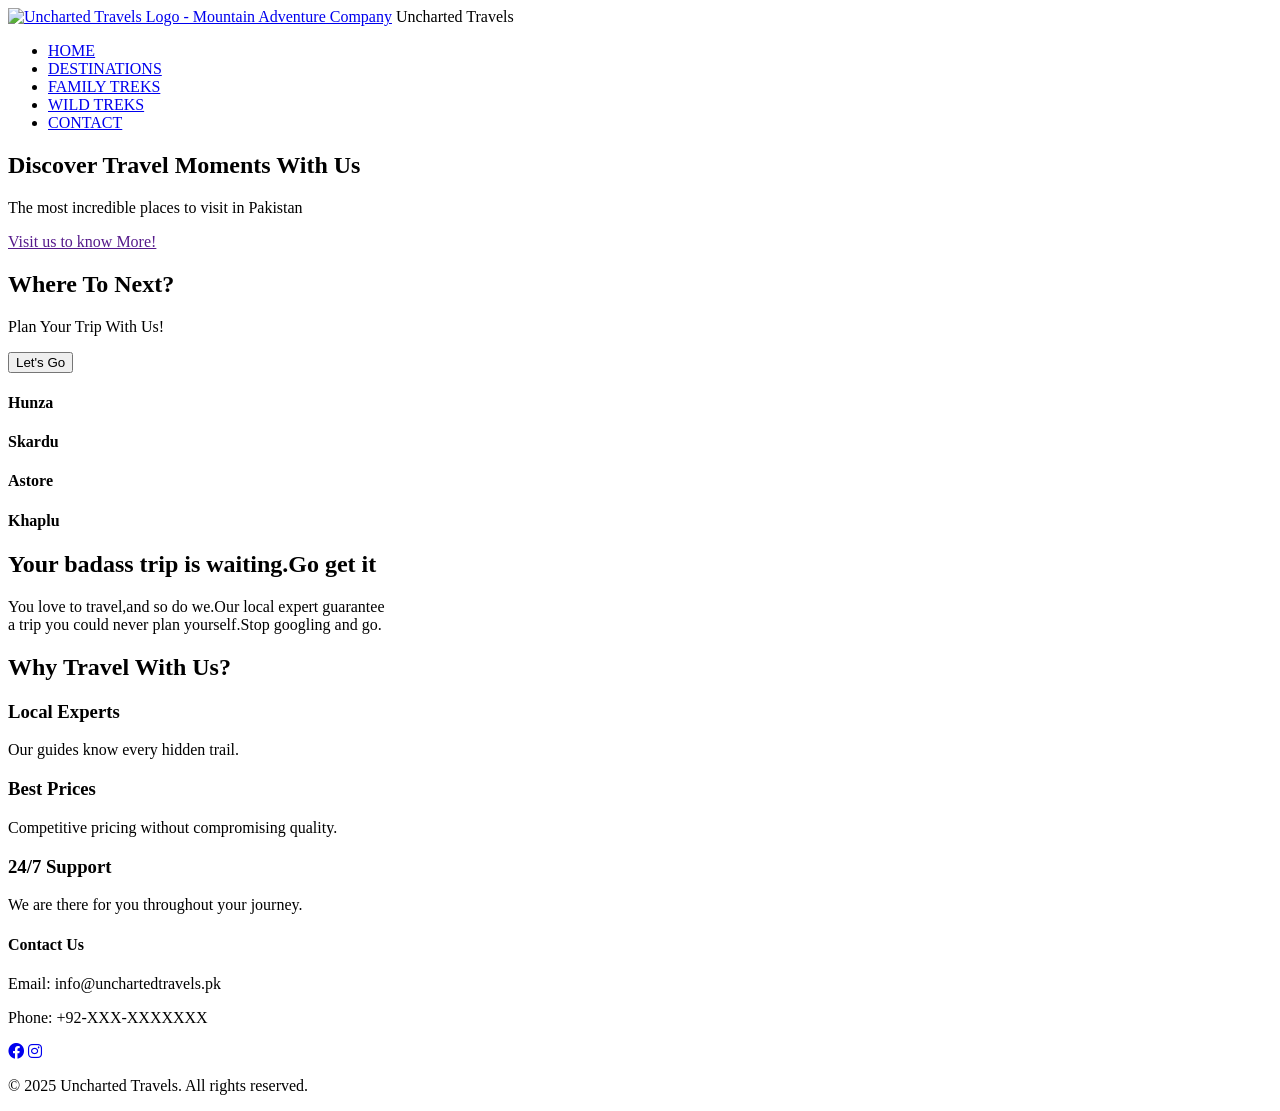
==== index.html @ 553282b7 "Add files via upload" ====
<!DOCTYPE html>
<html lang="en">

<head>
	<meta name="viewport" content="width=device-width, initial-scale=1.0">
	<title>Uncharted Travels</title>
	<link rel="stylesheet" type="text/css" href="StyleSheet\index style.css">
	<link rel="stylesheet" href="https://cdnjs.cloudflare.com/ajax/libs/font-awesome/6.0.0/css/all.min.css">
	<link rel="icon" type="image/png" href="htmlpictures/favicon-32x32.png">
</head>

<body>
	<section class="header">

		<nav>
			<a href="index.html"><img src="htmlpictures/Logo1.png"
					alt="Uncharted Travels Logo - Mountain Adventure Company"></a>
					<span class="logo-text">Uncharted Travels</span>
			<div class="nav-links">

				<ul>
					<li><a href="index.html">HOME</a></li>
					<li><a href="destination.html">DESTINATIONS</a></li>
					<li><a href="family.html">FAMILY TREKS</a></li>
					<li><a href="wildtrek.html">WILD TREKS</a></li>
					<li><a href="contact.html">CONTACT</a></li>
				</ul>
			</div>

		</nav>
		<div class="text-box">
			<h1>Discover Travel Moments With Us</h1>
			<p>The most incredible places to visit in Pakistan</p>
			<a href="" class="head-btn">Visit us to know More!</a>
		</div>

	</section>
	<!--  adding pictures below the header -->

	<section class="container">
		<div class="row">
			<div class="col">
				<h1>Where To Next?</h1>
				<p>Plan Your Trip With Us!</p>
				<button type="button">Let's Go</button>
			</div>
			<div class="col">
				<div class="card card1">
					<h4>Hunza</h4>

				</div>
				<div class="card card2">
					<h4>
						Skardu</h4>

				</div>
				<div class="card card3">
					<h4>
						Astore</h4>

				</div>
				<div class="card card4">
					<h4>
						Khaplu</h4>

				</div>
			</div>
		</div>


	</section>
	<section class="bottom">

		<h2>Your badass trip is waiting.Go get it</h2>
		<p>You love to travel,and so do we.Our local expert guarantee <br>a trip you could never plan yourself.Stop
			googling and go.</p>
	</section>
	<section class="features">
		<h2>Why Travel With Us?</h2>
		<div class="feature-list">
			<div class="feature-item">
				<h3>Local Experts</h3>
				<p>Our guides know every hidden trail.</p>
			</div>
			<div class="feature-item">
				<h3>Best Prices</h3>
				<p>Competitive pricing without compromising quality.</p>
			</div>
			<div class="feature-item">
				<h3>24/7 Support</h3>
				<p>We are there for you throughout your journey.</p>
			</div>
		</div>
	</section>
	<footer>
		<div class="footer-content">
			<div class="contact-info">
				<h4>Contact Us</h4>
				<p>Email: info@unchartedtravels.pk</p>
				<p>Phone: +92-XXX-XXXXXXX</p>
			</div>
			<div class="social-links">
				<a href="#" aria-label="Facebook"><i class="fab fa-facebook"></i></a>
				<a href="#" aria-label="Instagram"><i class="fab fa-instagram"></i></a>
			</div>
		</div>
		<p class="copyright">&copy; 2025 Uncharted Travels. All rights reserved.</p>
	</footer>
</body>

</html>
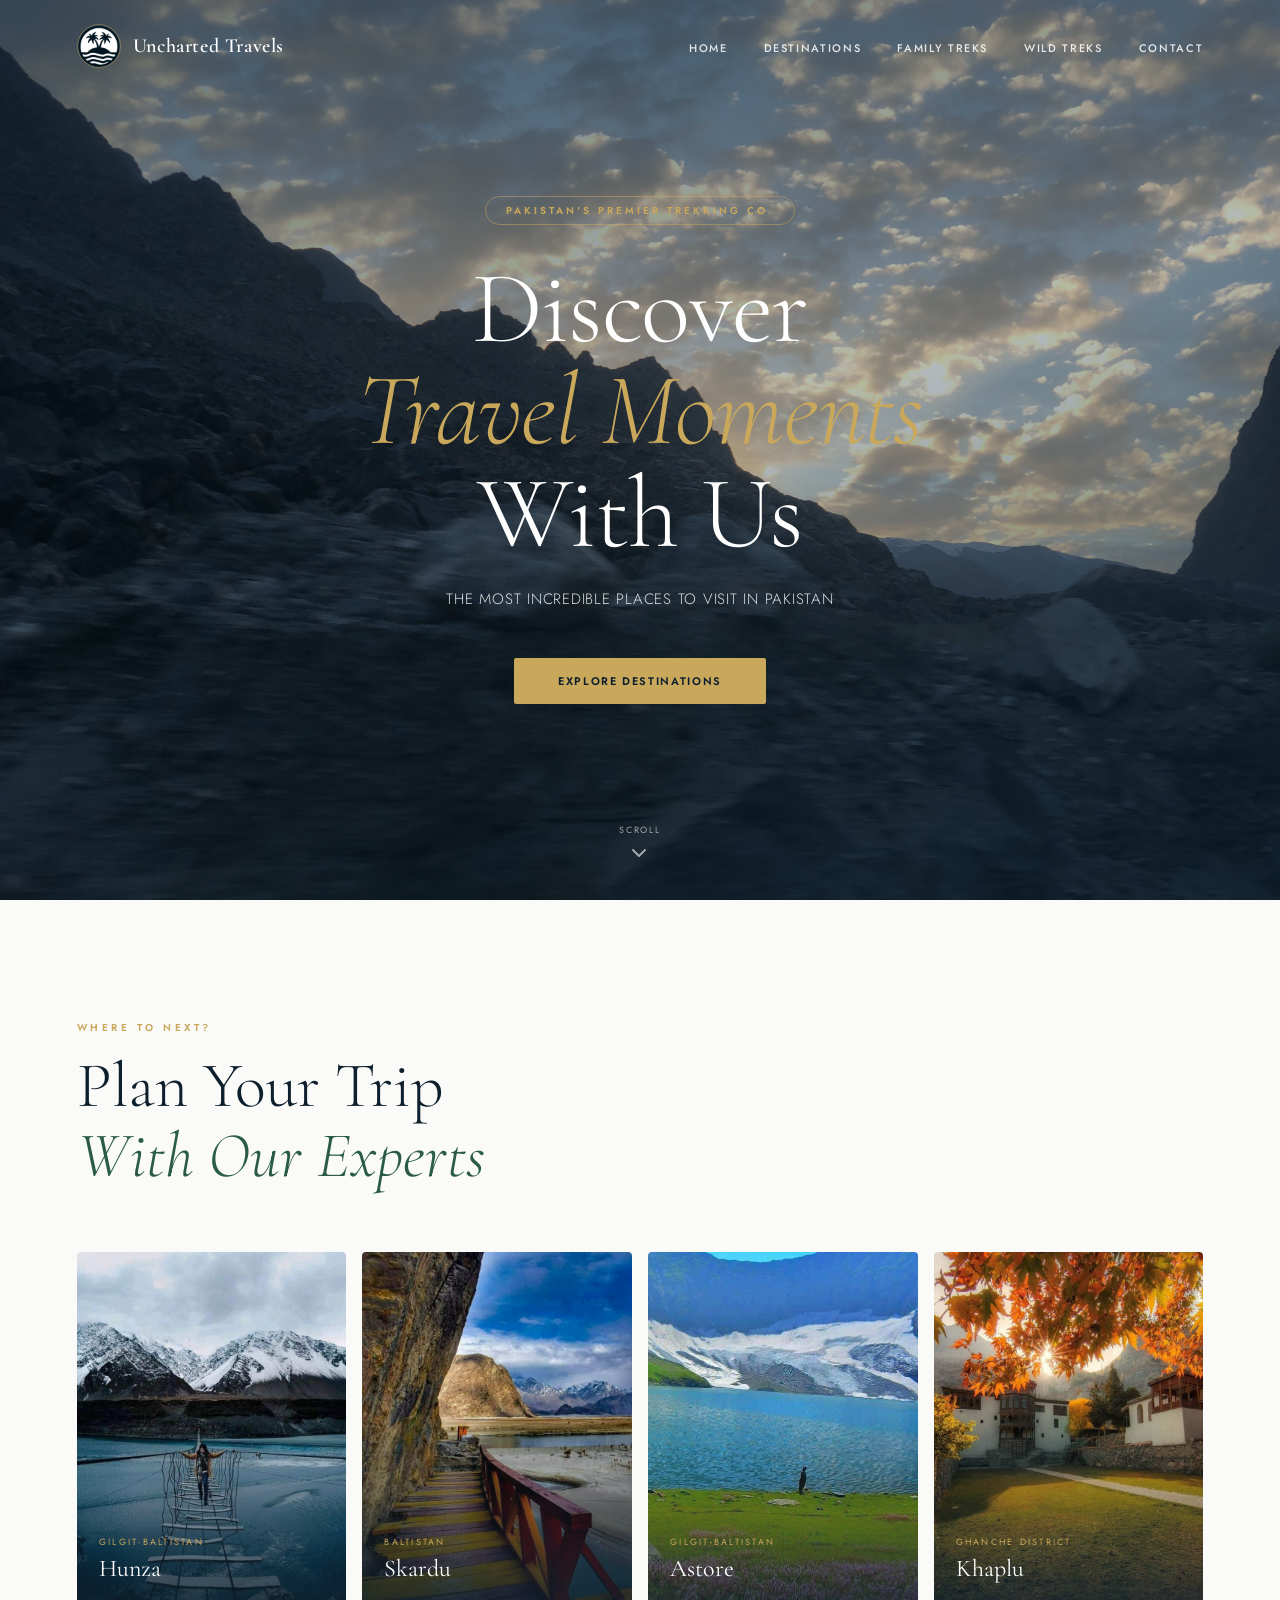
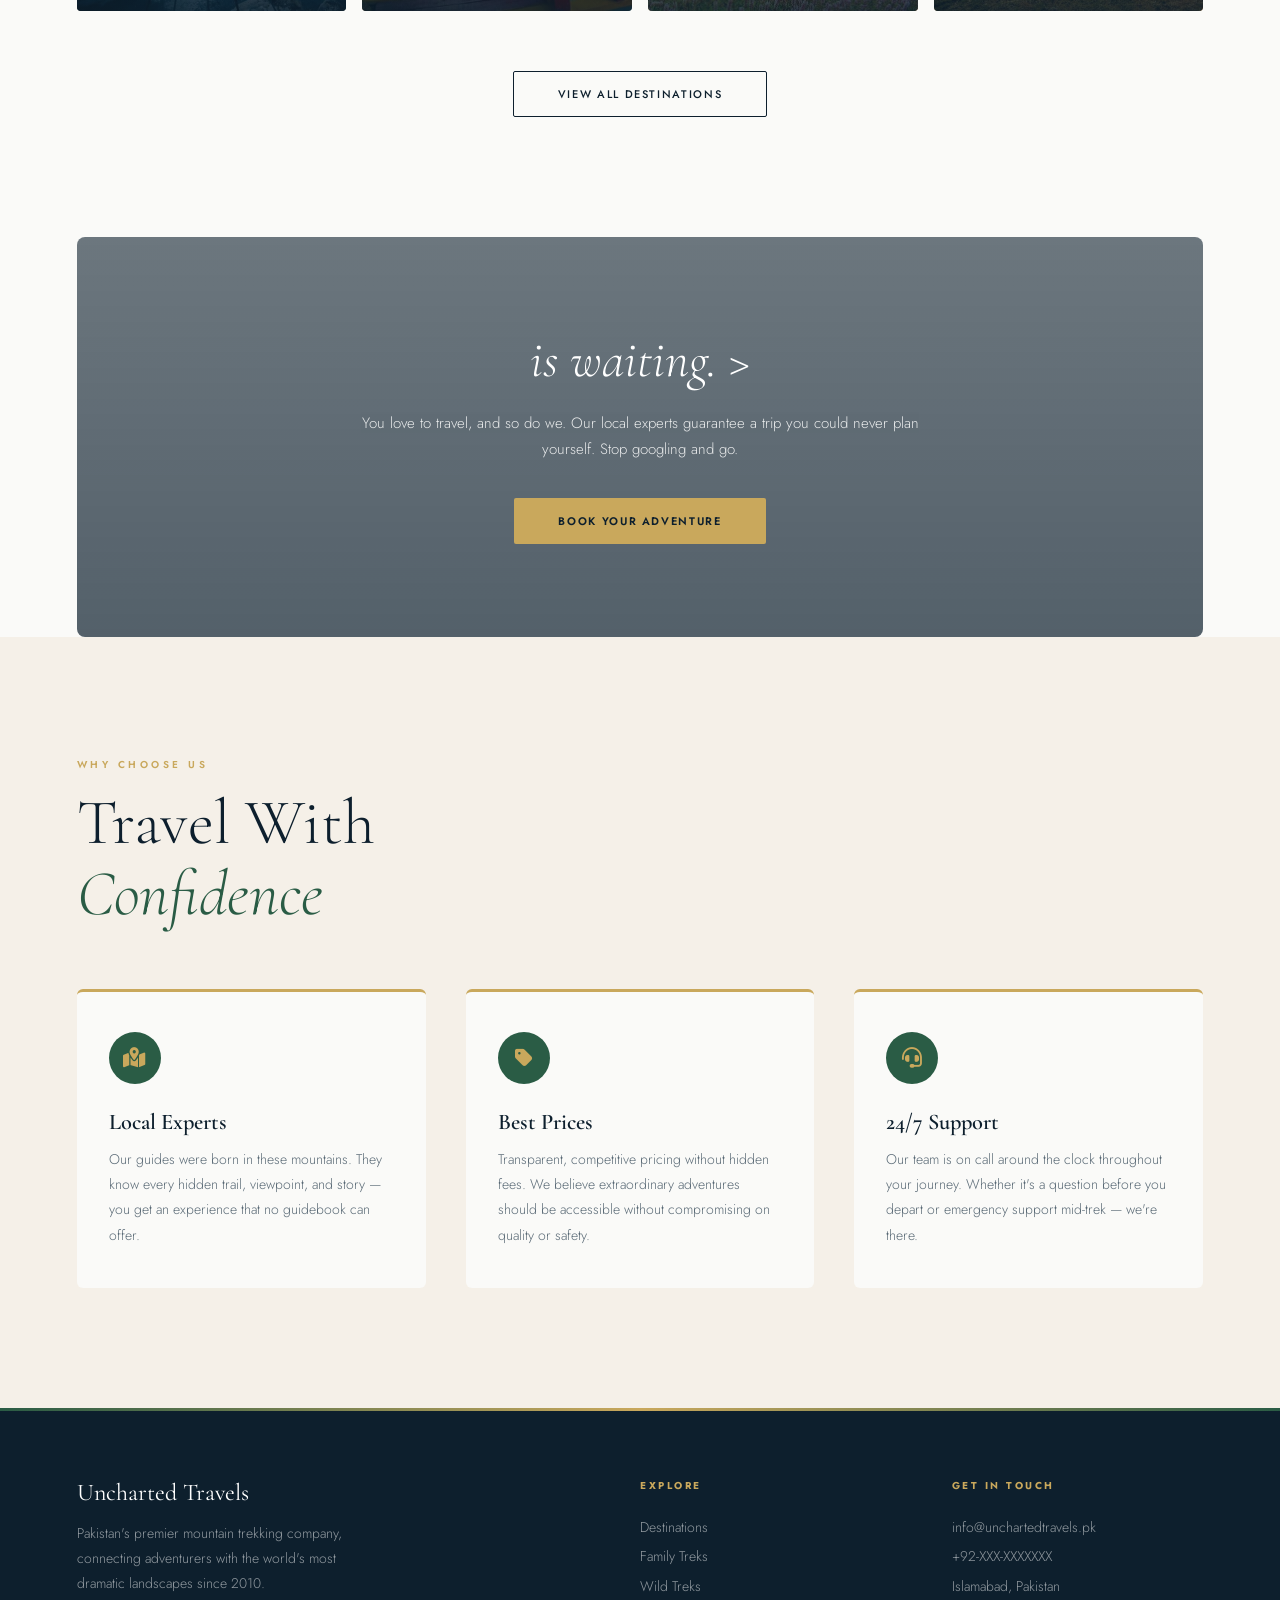
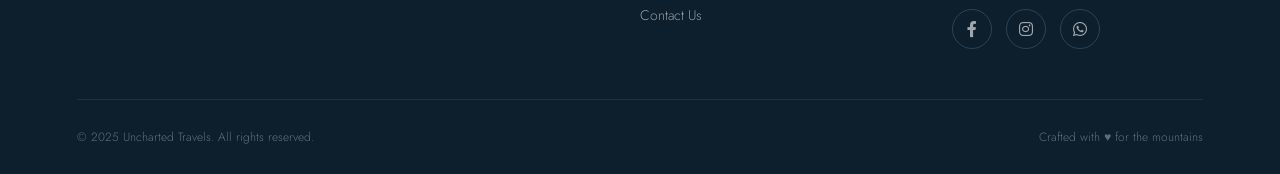
==== commit bd84abb7: "fix: safari compat + inline style cleanup" ====
--- a/index.html
+++ b/index.html
@@ -1,111 +1,787 @@
-<!DOCTYPE html>
-<html lang="en">
-
-<head>
-	<meta name="viewport" content="width=device-width, initial-scale=1.0">
-	<title>Uncharted Travels</title>
-	<link rel="stylesheet" type="text/css" href="StyleSheet\index style.css">
-	<link rel="stylesheet" href="https://cdnjs.cloudflare.com/ajax/libs/font-awesome/6.0.0/css/all.min.css">
-	<link rel="icon" type="image/png" href="htmlpictures/favicon-32x32.png">
-</head>
-
-<body>
-	<section class="header">
-
-		<nav>
-			<a href="index.html"><img src="htmlpictures/Logo1.png"
-					alt="Uncharted Travels Logo - Mountain Adventure Company"></a>
-					<span class="logo-text">Uncharted Travels</span>
-			<div class="nav-links">
-
-				<ul>
-					<li><a href="index.html">HOME</a></li>
-					<li><a href="destination.html">DESTINATIONS</a></li>
-					<li><a href="family.html">FAMILY TREKS</a></li>
-					<li><a href="wildtrek.html">WILD TREKS</a></li>
-					<li><a href="contact.html">CONTACT</a></li>
-				</ul>
-			</div>
-
-		</nav>
-		<div class="text-box">
-			<h1>Discover Travel Moments With Us</h1>
-			<p>The most incredible places to visit in Pakistan</p>
-			<a href="" class="head-btn">Visit us to know More!</a>
-		</div>
-
-	</section>
-	<!--  adding pictures below the header -->
-
-	<section class="container">
-		<div class="row">
-			<div class="col">
-				<h1>Where To Next?</h1>
-				<p>Plan Your Trip With Us!</p>
-				<button type="button">Let's Go</button>
-			</div>
-			<div class="col">
-				<div class="card card1">
-					<h4>Hunza</h4>
-
-				</div>
-				<div class="card card2">
-					<h4>
-						Skardu</h4>
-
-				</div>
-				<div class="card card3">
-					<h4>
-						Astore</h4>
-
-				</div>
-				<div class="card card4">
-					<h4>
-						Khaplu</h4>
-
-				</div>
-			</div>
-		</div>
-
-
-	</section>
-	<section class="bottom">
-
-		<h2>Your badass trip is waiting.Go get it</h2>
-		<p>You love to travel,and so do we.Our local expert guarantee <br>a trip you could never plan yourself.Stop
-			googling and go.</p>
-	</section>
-	<section class="features">
-		<h2>Why Travel With Us?</h2>
-		<div class="feature-list">
-			<div class="feature-item">
-				<h3>Local Experts</h3>
-				<p>Our guides know every hidden trail.</p>
-			</div>
-			<div class="feature-item">
-				<h3>Best Prices</h3>
-				<p>Competitive pricing without compromising quality.</p>
-			</div>
-			<div class="feature-item">
-				<h3>24/7 Support</h3>
-				<p>We are there for you throughout your journey.</p>
-			</div>
-		</div>
-	</section>
-	<footer>
-		<div class="footer-content">
-			<div class="contact-info">
-				<h4>Contact Us</h4>
-				<p>Email: info@unchartedtravels.pk</p>
-				<p>Phone: +92-XXX-XXXXXXX</p>
-			</div>
-			<div class="social-links">
-				<a href="#" aria-label="Facebook"><i class="fab fa-facebook"></i></a>
-				<a href="#" aria-label="Instagram"><i class="fab fa-instagram"></i></a>
-			</div>
-		</div>
-		<p class="copyright">&copy; 2025 Uncharted Travels. All rights reserved.</p>
-	</footer>
-</body>
-
-</html>+<!doctype html>
+<html lang="en">
+  <head>
+    <meta charset="UTF-8" /> <meta name="description" content="Experience the best trekking adventures in Pakistan with Uncharted Travels. Explore breathtaking landscapes and create unforgettable memories.">
+    <meta name="viewport" content="width=device-width, initial-scale=1.0" />
+    <title>Uncharted Travels — Pakistan's Finest Trekking</title>
+    <link rel="icon" type="image/png" href="htmlpictures/favicon-32x32.png" />
+    <link rel="preconnect" href="https://fonts.googleapis.com" />
+    <link
+      href="https://fonts.googleapis.com/css2?family=Cormorant+Garamond:ital,wght@0,300;0,400;0,600;1,300;1,400&family=Jost:wght@300;400;500;600&display=swap"
+      rel="stylesheet"
+    />
+    <link
+      rel="stylesheet"
+      href="https://cdnjs.cloudflare.com/ajax/libs/font-awesome/6.0.0/css/all.min.css"
+    />
+    <style>
+      /* ── TOKENS ── */
+      :root {
+        --ink: #0d1f2d;
+        --forest: #2a5c45;
+        --gold: #c9a85c;
+        --ivory: #f5f0e8;
+        --smoke: #eae6de;
+        --white: #fafaf8;
+        --font-display: "Cormorant Garamond", Georgia, serif;
+        --font-body: "Jost", sans-serif;
+      }
+
+      *,
+      *::before,
+      *::after {
+        margin: 0;
+        padding: 0;
+        box-sizing: border-box;
+      }
+
+      html {
+        scroll-behavior: smooth;
+      }
+
+      body {
+        font-family: var(--font-body);
+        background: var(--white);
+        color: var(--ink);
+        overflow-x: hidden;
+      }
+
+      /* ── NAV ── */
+      nav {
+        position: fixed;
+        top: 0;
+        left: 0;
+        right: 0;
+        z-index: 100;
+        display: flex;
+        align-items: center;
+        justify-content: space-between;
+        padding: 24px 6%;
+        transition:
+          background 0.4s ease,
+          padding 0.4s ease;
+      }
+      nav.scrolled {
+        background: rgba(13, 31, 45, 0.97);
+        padding: 16px 6%;
+        -webkit-backdrop-filter: blur(8px);
+        backdrop-filter: blur(8px);
+      }
+      .nav-brand {
+        display: flex;
+        align-items: center;
+        gap: 12px;
+        text-decoration: none;
+      }
+      .nav-brand img {
+        width: 44px;
+        height: 44px;
+        border-radius: 50%;
+        object-fit: cover;
+        border: 1px solid rgba(201, 168, 92, 0.4);
+      }
+      .nav-brand span {
+        color: #fff;
+        font-family: var(--font-display);
+        font-size: 20px;
+        font-weight: 600;
+        letter-spacing: 0.03em;
+      }
+      .nav-links ul {
+        list-style: none;
+        display: flex;
+        gap: 36px;
+      }
+      .nav-links ul li a {
+        color: rgba(255, 255, 255, 0.85);
+        text-decoration: none;
+        font-size: 11px;
+        font-weight: 500;
+        letter-spacing: 0.15em;
+        text-transform: uppercase;
+        position: relative;
+        transition: color 0.3s;
+      }
+      .nav-links ul li a::after {
+        content: "";
+        position: absolute;
+        bottom: -4px;
+        left: 0;
+        width: 0;
+        height: 1px;
+        background: var(--gold);
+        transition: width 0.4s ease;
+      }
+      .nav-links ul li a:hover {
+        color: #fff;
+      }
+      .nav-links ul li a:hover::after {
+        width: 100%;
+      }
+
+      /* ── HERO ── */
+      .hero {
+        min-height: 100vh;
+        position: relative;
+        display: flex;
+        align-items: center;
+        justify-content: center;
+        overflow: hidden;
+      }
+      .hero-bg {
+        position: absolute;
+        inset: 0;
+        background-image:
+          linear-gradient(
+            160deg,
+            rgba(13, 31, 45, 0.65) 0%,
+            rgba(13, 31, 45, 0.3) 50%,
+            rgba(13, 31, 45, 0.7) 100%
+          ),
+          url("Csspictures/cover.JPG");
+        background-size: cover;
+        background-position: center;
+        transform: scale(1.04);
+        transition: transform 8s ease-out;
+      }
+      .hero-bg.loaded {
+        transform: scale(1);
+      }
+      .hero-content {
+        position: relative;
+        z-index: 2;
+        text-align: center;
+        color: #fff;
+        padding: 0 6%;
+        animation: fadeUp 1.2s ease both;
+      }
+      .hero-tag {
+        display: inline-block;
+        font-size: 10px;
+        font-weight: 600;
+        letter-spacing: 0.3em;
+        text-transform: uppercase;
+        color: var(--gold);
+        border: 1px solid rgba(201, 168, 92, 0.5);
+        padding: 6px 20px;
+        border-radius: 20px;
+        margin-bottom: 32px;
+      }
+      .hero-content h1 {
+        font-family: var(--font-display);
+        font-size: clamp(3rem, 8vw, 7rem);
+        font-weight: 300;
+        line-height: 1;
+        letter-spacing: -0.01em;
+        margin-bottom: 24px;
+      }
+      .hero-content h1 em {
+        font-style: italic;
+        color: var(--gold);
+      }
+      .hero-content p {
+        font-size: 15px;
+        font-weight: 300;
+        letter-spacing: 0.05em;
+        opacity: 0.85;
+        margin-bottom: 48px;
+        text-transform: uppercase;
+      }
+      .btn-primary {
+        display: inline-block;
+        padding: 15px 44px;
+        background: var(--gold);
+        color: var(--ink);
+        font-size: 11px;
+        font-weight: 600;
+        letter-spacing: 0.15em;
+        text-transform: uppercase;
+        text-decoration: none;
+        border-radius: 2px;
+        transition: all 0.35s ease;
+      }
+      .btn-primary:hover {
+        background: #fff;
+        transform: translateY(-2px);
+        box-shadow: 0 12px 32px rgba(0, 0, 0, 0.2);
+      }
+      .hero-scroll {
+        position: absolute;
+        bottom: 40px;
+        left: 50%;
+        transform: translateX(-50%);
+        display: flex;
+        flex-direction: column;
+        align-items: center;
+        gap: 8px;
+        color: rgba(255, 255, 255, 0.6);
+        font-size: 9px;
+        letter-spacing: 0.2em;
+        text-transform: uppercase;
+        animation: bounce 2s infinite;
+      }
+      .hero-scroll i {
+        font-size: 16px;
+      }
+
+      /* ── DESTINATIONS SECTION ── */
+      .destinations {
+        padding: 120px 6%;
+        background: var(--white);
+      }
+      .section-label {
+        font-size: 10px;
+        font-weight: 600;
+        letter-spacing: 0.35em;
+        text-transform: uppercase;
+        color: var(--gold);
+        margin-bottom: 16px;
+      }
+      .section-title {
+        font-family: var(--font-display);
+        font-size: clamp(2.5rem, 5vw, 4rem);
+        font-weight: 300;
+        line-height: 1.1;
+        color: var(--ink);
+        margin-bottom: 60px;
+      }
+      .section-title em {
+        font-style: italic;
+        color: var(--forest);
+      }
+      .dest-row {
+        display: grid;
+        grid-template-columns: 1fr 1fr 1fr 1fr;
+        gap: 16px;
+      }
+      .dest-card {
+        position: relative;
+        overflow: hidden;
+        border-radius: 4px;
+        cursor: pointer;
+        aspect-ratio: 3/4;
+      }
+      .dest-card::before {
+        content: "";
+        position: absolute;
+        inset: 0;
+        background: linear-gradient(
+          to top,
+          rgba(13, 31, 45, 0.85) 0%,
+          transparent 55%
+        );
+        z-index: 1;
+        transition: opacity 0.4s;
+      }
+      .dest-card:hover::before {
+        opacity: 0.7;
+      }
+      .dest-card img {
+        width: 100%;
+        height: 100%;
+        object-fit: cover;
+        transition: transform 0.7s ease;
+      }
+      .dest-card:hover img {
+        transform: scale(1.08);
+      }
+      .dest-card-text {
+        position: absolute;
+        bottom: 0;
+        left: 0;
+        right: 0;
+        z-index: 2;
+        padding: 28px 22px;
+        color: #fff;
+      }
+      .dest-card-text small {
+        font-size: 9px;
+        letter-spacing: 0.25em;
+        text-transform: uppercase;
+        color: var(--gold);
+        display: block;
+        margin-bottom: 6px;
+      }
+      .dest-card-text h3 {
+        font-family: var(--font-display);
+        font-size: 1.5rem;
+        font-weight: 400;
+      }
+      .dest-cta {
+        margin-top: 60px;
+        text-align: center;
+      }
+      .btn-outline {
+        display: inline-block;
+        padding: 14px 44px;
+        border: 1px solid var(--ink);
+        color: var(--ink);
+        font-size: 11px;
+        font-weight: 500;
+        letter-spacing: 0.15em;
+        text-transform: uppercase;
+        text-decoration: none;
+        border-radius: 2px;
+        transition: all 0.35s ease;
+      }
+      .btn-outline:hover {
+        background: var(--ink);
+        color: #fff;
+      }
+
+      /* ── PROMO BANNER ── */
+      .banner {
+        margin: 0 6%;
+        border-radius: 8px;
+        overflow: hidden;
+        position: relative;
+        min-height: 400px;
+        display: flex;
+        align-items: center;
+        justify-content: center;
+        text-align: center;
+      }
+      .banner-bg {
+        position: absolute;
+        inset: 0;
+        background-image:
+          linear-gradient(rgba(13, 31, 45, 0.6), rgba(13, 31, 45, 0.7)),
+          url("Csspictures/hunza.JPG");
+        background-size: cover;
+        background-position: center;
+      }
+      .banner-content {
+        position: relative;
+        z-index: 2;
+        color: #fff;
+        padding: 80px 6%;
+      }
+      .banner-content h2 {
+        font-family: var(--font-display);
+        font-size: clamp(2rem, 4vw, 3.5rem);
+        font-weight: 300;
+        margin-bottom: 20px;
+        line-height: 1.2;
+      }
+      .banner-content p {
+        font-size: 15px;
+        font-weight: 300;
+        opacity: 0.85;
+        max-width: 600px;
+        margin: 0 auto 36px;
+        line-height: 1.7;
+      }
+
+      /* ── WHY US ── */
+      .why-us {
+        padding: 120px 6%;
+        background: var(--ivory);
+      }
+      .why-grid {
+        display: grid;
+        grid-template-columns: 1fr 1fr 1fr;
+        gap: 40px;
+        margin-top: 60px;
+      }
+      .why-item {
+        padding: 40px 32px;
+        background: var(--white);
+        border-radius: 6px;
+        border-top: 3px solid var(--gold);
+        transition:
+          transform 0.4s,
+          box-shadow 0.4s;
+      }
+      .why-item:hover {
+        transform: translateY(-6px);
+        box-shadow: 0 20px 50px rgba(13, 31, 45, 0.1);
+      }
+      .why-item .icon {
+        width: 52px;
+        height: 52px;
+        background: var(--forest);
+        border-radius: 50%;
+        display: flex;
+        align-items: center;
+        justify-content: center;
+        margin-bottom: 24px;
+      }
+      .why-item .icon i {
+        color: var(--gold);
+        font-size: 20px;
+      }
+      .why-item h3 {
+        font-family: var(--font-display);
+        font-size: 1.4rem;
+        font-weight: 600;
+        margin-bottom: 12px;
+        color: var(--ink);
+      }
+      .why-item p {
+        font-size: 14px;
+        line-height: 1.8;
+        color: #5a6a76;
+        font-weight: 300;
+      }
+
+      /* ── FOOTER ── */
+      footer {
+        background: var(--ink);
+        color: #fff;
+        padding: 70px 6% 28px;
+        position: relative;
+      }
+      footer::before {
+        content: "";
+        position: absolute;
+        top: 0;
+        left: 0;
+        right: 0;
+        height: 3px;
+        background: linear-gradient(
+          90deg,
+          var(--forest),
+          var(--gold),
+          var(--forest)
+        );
+      }
+      .footer-grid {
+        display: grid;
+        grid-template-columns: 2fr 1fr 1fr;
+        gap: 60px;
+        margin-bottom: 50px;
+      }
+      .footer-brand h4 {
+        font-family: var(--font-display);
+        font-size: 1.5rem;
+        font-weight: 400;
+        margin-bottom: 14px;
+      }
+      .footer-brand p {
+        color: rgba(255, 255, 255, 0.55);
+        font-size: 14px;
+        line-height: 1.8;
+        font-weight: 300;
+        max-width: 280px;
+      }
+      .footer-col h5 {
+        font-size: 10px;
+        letter-spacing: 0.25em;
+        text-transform: uppercase;
+        color: var(--gold);
+        margin-bottom: 20px;
+      }
+      .footer-col p,
+      .footer-col a {
+        color: rgba(255, 255, 255, 0.55);
+        font-size: 14px;
+        line-height: 2.1;
+        font-weight: 300;
+        text-decoration: none;
+        display: block;
+        transition: color 0.3s;
+      }
+      .footer-col a:hover {
+        color: var(--gold);
+      }
+      .social-row {
+        display: flex;
+        gap: 14px;
+        margin-top: 8px;
+      }
+      .social-row a {
+        width: 40px;
+        height: 40px;
+        border-radius: 50%;
+        border: 1px solid rgba(255, 255, 255, 0.15);
+        display: flex;
+        align-items: center;
+        justify-content: center;
+        color: rgba(255, 255, 255, 0.6);
+        font-size: 16px;
+        transition: all 0.3s;
+      }
+      .social-row a:hover {
+        background: var(--gold);
+        border-color: var(--gold);
+        color: var(--ink);
+        transform: translateY(-3px);
+      }
+      .footer-bottom {
+        border-top: 1px solid rgba(255, 255, 255, 0.08);
+        padding-top: 28px;
+        display: flex;
+        justify-content: space-between;
+        align-items: center;
+      }
+      .footer-bottom p {
+        font-size: 12px;
+        color: rgba(255, 255, 255, 0.35);
+        font-weight: 300;
+      }
+
+      /* ── ANIMATIONS ── */
+      @keyframes fadeUp {
+        from {
+          opacity: 0;
+          transform: translateY(30px);
+        }
+        to {
+          opacity: 1;
+          transform: translateY(0);
+        }
+      }
+      @keyframes bounce {
+        0%,
+        100% {
+          transform: translateX(-50%) translateY(0);
+        }
+        50% {
+          transform: translateX(-50%) translateY(8px);
+        }
+      }
+
+      /* Reveal-on-scroll */
+      .reveal {
+        opacity: 0;
+        transform: translateY(28px);
+        transition:
+          opacity 0.7s ease,
+          transform 0.7s ease;
+      }
+      .reveal.visible {
+        opacity: 1;
+        transform: translateY(0);
+      }
+
+      /* ── RESPONSIVE ── */
+      @media (max-width: 900px) {
+        .dest-row {
+          grid-template-columns: 1fr 1fr;
+        }
+        .why-grid {
+          grid-template-columns: 1fr 1fr;
+        }
+        .footer-grid {
+          grid-template-columns: 1fr 1fr;
+        }
+      }
+      @media (max-width: 600px) {
+        .nav-links {
+          display: none;
+        }
+        .dest-row {
+          grid-template-columns: 1fr 1fr;
+          gap: 10px;
+        }
+        .why-grid {
+          grid-template-columns: 1fr;
+        }
+        .footer-grid {
+          grid-template-columns: 1fr;
+          gap: 40px;
+        }
+        .footer-bottom {
+          flex-direction: column;
+          gap: 12px;
+          text-align: center;
+        }
+      }
+    </style>
+  </head>
+  <body>
+    <!-- NAV -->
+    <nav id="mainNav">
+      <a href="index.html" class="nav-brand">
+        <img src="htmlpictures/Logo1.png" alt="Uncharted Travels Logo" />
+        <span>Uncharted Travels</span>
+      </a>
+      <div class="nav-links">
+        <ul>
+          <li><a href="index.html">Home</a></li>
+          <li><a href="destination.html">Destinations</a></li>
+          <li><a href="family.html">Family Treks</a></li>
+          <li><a href="wildtrek.html">Wild Treks</a></li>
+          <li><a href="contact.html">Contact</a></li>
+        </ul>
+      </div>
+    </nav>
+
+    <!-- HERO -->
+    <section class="hero">
+      <div class="hero-bg" id="heroBg"></div>
+      <div class="hero-content">
+        <div class="hero-tag">Pakistan's Premier Trekking Co.</div>
+        <h1>Discover<br /><em>Travel Moments</em><br />With Us</h1>
+        <p>The most incredible places to visit in Pakistan</p>
+        <a href="destination.html" class="btn-primary">Explore Destinations</a>
+      </div>
+      <div class="hero-scroll">
+        <span>Scroll</span>
+        <i class="fas fa-chevron-down"></i>
+      </div>
+    </section>
+
+    <!-- DESTINATIONS -->
+    <section class="destinations">
+      <div class="reveal">
+        <p class="section-label">Where To Next?</p>
+        <h2 class="section-title">
+          Plan Your Trip<br /><em>With Our Experts</em>
+        </h2>
+      </div>
+      <div class="dest-row reveal">
+        <div class="dest-card">
+          <img src="Csspictures/hunzaB.jpg" alt="Hunza Valley" />
+          <div class="dest-card-text">
+            <small>Gilgit-Baltistan</small>
+            <h3>Hunza</h3>
+          </div>
+        </div>
+        <div class="dest-card">
+          <img src="Csspictures/skardu1.jpg" alt="Skardu" />
+          <div class="dest-card-text">
+            <small>Baltistan</small>
+            <h3>Skardu</h3>
+          </div>
+        </div>
+        <div class="dest-card">
+          <img src="Csspictures/astore11.jpg" alt="Astore" />
+          <div class="dest-card-text">
+            <small>Gilgit-Baltistan</small>
+            <h3>Astore</h3>
+          </div>
+        </div>
+        <div class="dest-card">
+          <img src="Csspictures/khaplu.jpg" alt="Khaplu" />
+          <div class="dest-card-text">
+            <small>Ghanche District</small>
+            <h3>Khaplu</h3>
+          </div>
+        </div>
+      </div>
+      <div class="dest-cta reveal">
+        <a href="destination.html" class="btn-outline">View All Destinations</a>
+      </div>
+    </section>
+
+    <!-- PROMO BANNER -->
+    <section class="banner reveal">
+      <div class="banner-bg"></div>
+      <div class="banner-content">
+        <h2>
+<em class="banner-em">is waiting.</em>
+          >
+        </h2>
+        <p>
+          You love to travel, and so do we. Our local experts guarantee a trip
+          you could never plan yourself. Stop googling and go.
+        </p>
+        <a href="contact.html" class="btn-primary">Book Your Adventure</a>
+      </div>
+    </section>
+
+    <!-- WHY US -->
+    <section class="why-us">
+      <div class="reveal">
+        <p class="section-label">Why Choose Us</p>
+        <h2 class="section-title">Travel With<br /><em>Confidence</em></h2>
+      </div>
+      <div class="why-grid">
+        <div class="why-item reveal">
+          <div class="icon"><i class="fas fa-map-marked-alt"></i></div>
+          <h3>Local Experts</h3>
+          <p>
+            Our guides were born in these mountains. They know every hidden
+            trail, viewpoint, and story — you get an experience that no
+            guidebook can offer.
+          </p>
+        </div>
+        <div class="why-item reveal">
+          <div class="icon"><i class="fas fa-tag"></i></div>
+          <h3>Best Prices</h3>
+          <p>
+            Transparent, competitive pricing without hidden fees. We believe
+            extraordinary adventures should be accessible without compromising
+            on quality or safety.
+          </p>
+        </div>
+        <div class="why-item reveal">
+          <div class="icon"><i class="fas fa-headset"></i></div>
+          <h3>24/7 Support</h3>
+          <p>
+            Our team is on call around the clock throughout your journey.
+            Whether it's a question before you depart or emergency support
+            mid-trek — we're there.
+          </p>
+        </div>
+      </div>
+    </section>
+
+    <!-- FOOTER -->
+    <footer>
+      <div class="footer-grid">
+        <div class="footer-brand">
+          <h4>Uncharted Travels</h4>
+          <p>
+            Pakistan's premier mountain trekking company, connecting adventurers
+            with the world's most dramatic landscapes since 2010.
+          </p>
+        </div>
+        <div class="footer-col">
+          <h5>Explore</h5>
+          <a href="destination.html">Destinations</a>
+          <a href="family.html">Family Treks</a>
+          <a href="wildtrek.html">Wild Treks</a>
+          <a href="contact.html">Contact Us</a>
+        </div>
+        <div class="footer-col">
+          <h5>Get In Touch</h5>
+          <p>info@unchartedtravels.pk</p>
+          <p>+92-XXX-XXXXXXX</p>
+          <p>Islamabad, Pakistan</p>
+          <div class="social-row">
+            <a href="#" aria-label="Facebook"
+              ><i class="fab fa-facebook-f"></i
+            ></a>
+            <a href="#" aria-label="Instagram"
+              ><i class="fab fa-instagram"></i
+            ></a>
+            <a href="#" aria-label="WhatsApp"
+              ><i class="fab fa-whatsapp"></i
+            ></a>
+          </div>
+        </div>
+      </div>
+      <div class="footer-bottom">
+        <p>&copy; 2025 Uncharted Travels. All rights reserved.</p>
+        <p>Crafted with ♥ for the mountains</p>
+      </div>
+    </footer>
+
+    <script>
+      // Sticky nav
+      const nav = document.getElementById("mainNav");
+      window.addEventListener("scroll", () => {
+        nav.classList.toggle("scrolled", window.scrollY > 60);
+      });
+
+      // Hero parallax trigger
+      document.getElementById("heroBg").classList.add("loaded");
+
+      // Reveal on scroll
+      const reveals = document.querySelectorAll(".reveal");
+      const observer = new IntersectionObserver(
+        (entries) => {
+          entries.forEach((e, i) => {
+            if (e.isIntersecting) {
+              setTimeout(() => e.target.classList.add("visible"), i * 80);
+            }
+          });
+        },
+        { threshold: 0.1 },
+      );
+      reveals.forEach((el) => observer.observe(el));
+    </script>
+  </body>
+</html>
